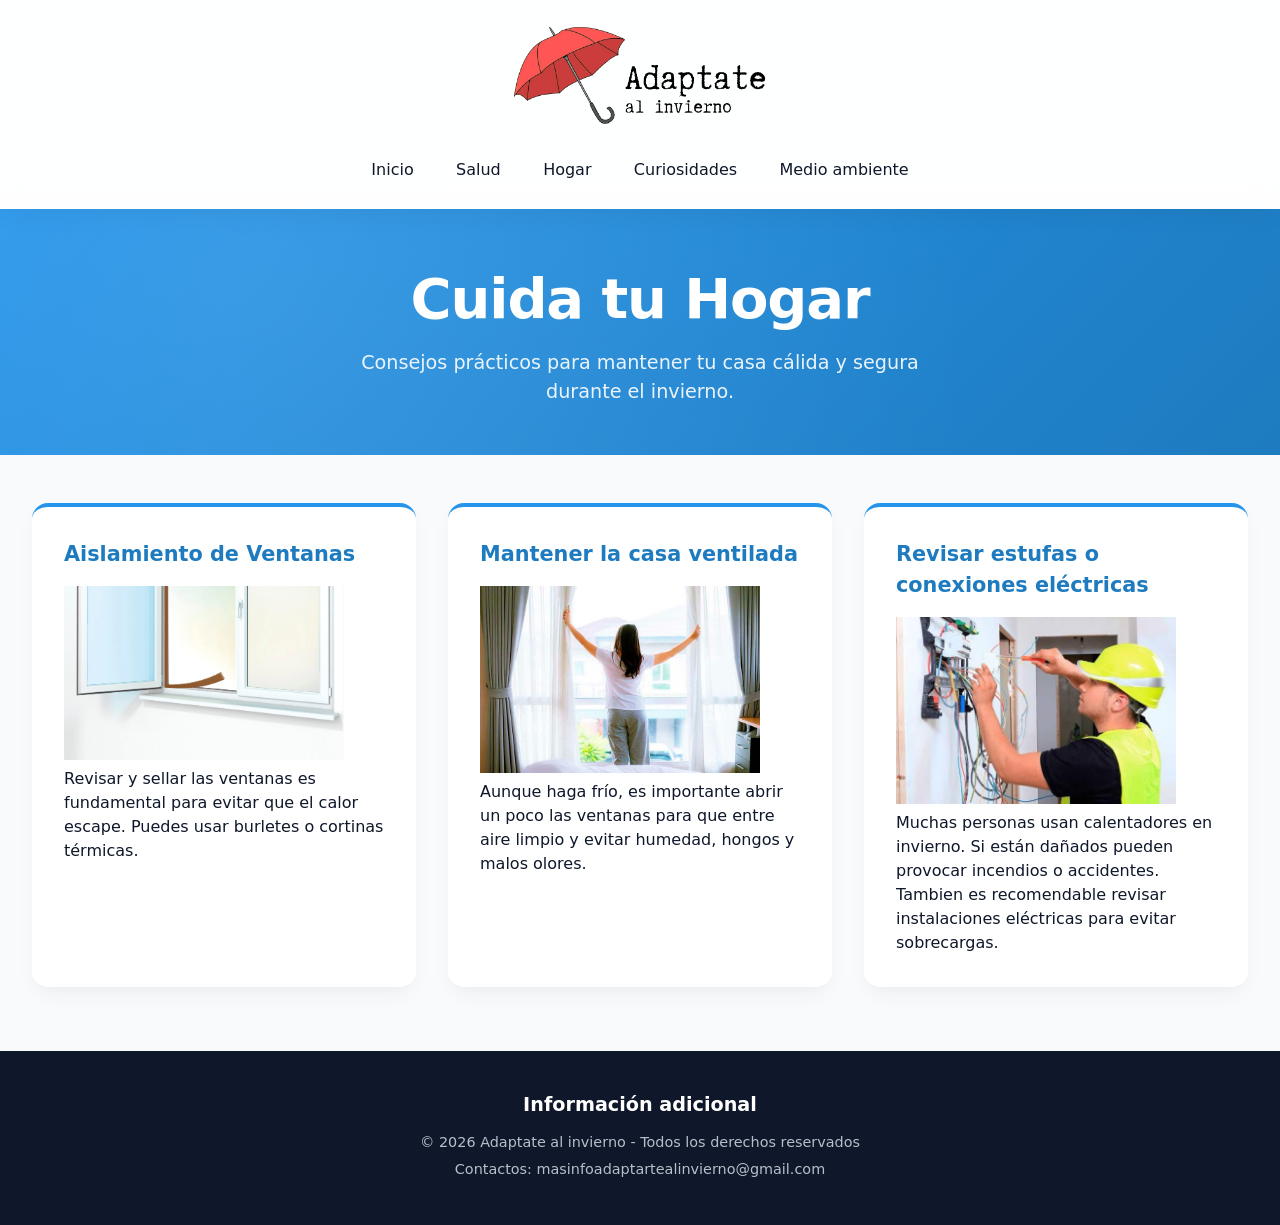
==== Hogar.html @ 94b06e44 "Agregue el logo transparente en todos los apartados y puse un carrusel de recomedaciones en Salud" ====
<!DOCTYPE html>
<html lang="es">
<head>
    <meta charset="UTF-8">
    <meta name="viewport" content="width=device-width, initial-scale=1.0">
    <title>Hogar - Adaptate al invierno</title>
    <link rel="stylesheet" href="estilo.css"> 
</head>
<body>
    <!-- Navegación superior (Glassmorphism) -->
  <nav>
    <!-- Para el logo-->
        <img src="Logo/Logo invierno 2.png" alt="Logo Adaptate al invierno" class="nav-logo-superior">
        
        <div class="nav-links">
            <a href="inicio.html">Inicio</a>
            <a href="Salud.html">Salud</a>
            <a href="Hogar.html">Hogar</a>
            <a href="Curiosidades.html">Curiosidades</a>
            <a href="Medio ambiente.html">Medio ambiente</a>
        </div>
    </nav>
    <!-- Cabecera más pequeña para las secciones interiores -->
    <header style="padding: 3rem 1rem;">
        <h1>Cuida tu Hogar</h1>
        <p>Consejos prácticos para mantener tu casa cálida y segura durante el invierno.</p>
    </header>

    <!-- Contenedor principal de los consejos -->
    <main class="contenedor-articulos">
        <article class="tarjeta">
            <h3>Aislamiento de Ventanas</h3>
            <img src="img de hogar/Burlete1.webp" alt="Una ventana con plastico o burlete en la orilla" width="280">
            <p>Revisar y sellar las ventanas es fundamental para evitar que el calor escape. 
                Puedes usar burletes o cortinas térmicas.</p>
        </article>

        <article class="tarjeta">
            <h3>Mantener la casa ventilada</h3>
            <img src="img de hogar/Ventilación 1.jpeg" alt="Una mujer abriendo las cortinas de una ventana" width="280">
            <p>Aunque haga frío, es importante abrir un poco las ventanas para que entre 
                aire limpio y evitar humedad, hongos y malos olores.</p>
        </article>

        <article class="tarjeta">
            <h3>Revisar estufas o conexiones eléctricas</h3>
            <img src="img de hogar/Revisando conexiones 2.jpeg" alt="Un hombre revisando conexiones" width="280">
            <p>Muchas personas usan calentadores en invierno. Si están dañados pueden
                 provocar incendios o accidentes. Tambien es recomendable revisar 
                 instalaciones eléctricas para evitar sobrecargas.</p>
        </article>
    </main>

    <footer>
        <h3>Información adicional</h3>
        <p>© 2026 Adaptate al invierno - Todos los derechos reservados</p>
        <p>Contactos: masinfoadaptartealinvierno@gmail.com</p>
    </footer>
</body>
</html>
---- estilo.css ----
/* ==========================================================================
   1. VARIABLES CSS (SISTEMA DE DISEÑO MODERNO)
   ========================================================================== */
:root {
    --primary: #2595eb;
    --primary-dark: #1e7bbf;
    --secondary: #2595eb;
    --accent: #55a3e2;
    --dark: #0f172a;
    --light: #f8fafc;
    --gray: #64748b;
    --gray-light: #e2e8f0;
    --white: #ffffff;
    --shadow-sm: 0 10px 25px -5px rgba(0, 0, 0, 0.05), 0 8px 10px -6px rgba(0, 0, 0, 0.02);
    --shadow-md: 0 20px 25px -12px rgba(0, 0, 0, 0.1);
    --shadow-lg: 0 25px 30px -12px rgba(0, 0, 0, 0.15);
    --radius: 1rem;
    --radius-lg: 1.5rem;
    --transition: all 0.25s cubic-bezier(0.4, 0, 0.2, 1);
}

/* Variables para Modo Oscuro */
[data-theme="dark"] {
    --primary: #3b82f6;
    --primary-dark: #2563eb;
    --secondary: #3b82f6;
    --accent: #2d56db;
    --dark: #f8fafc;
    --light: #0f172a;
    --gray: #94a3b8;
    --gray-light: #334155;
    --white: #1e293b;
    --shadow-sm: 0 10px 25px -5px rgba(0, 0, 0, 0.2), 0 8px 10px -6px rgba(0, 0, 0, 0.1);
    --shadow-md: 0 20px 25px -12px rgba(0, 0, 0, 0.3);
    --shadow-lg: 0 25px 30px -12px rgba(0, 0, 0, 0.4);
}

/* ==========================================================================
   2. RESET & GLOBALES
   ========================================================================== */
* {
    margin: 0;
    padding: 0;
    box-sizing: border-box;
}

body {
    font-family: 'Inter', system-ui, -apple-system, 'Segoe UI', Roboto, Helvetica, sans-serif;
    background-color: var(--light);
    color: var(--dark);
    line-height: 1.5;
    scroll-behavior: smooth;
    animation: fadeInScale 0.6s ease-out;
}

@keyframes fadeInScale {
    from { opacity: 0; transform: scale(0.98); }
    to { opacity: 1; transform: scale(1); }
}

/* ==========================================================================
   3. NAVEGACIÓN SUPERIOR (GLASSMORPHISM)
   ========================================================================== */
nav {
    background: rgba(255, 255, 255, 0.85);
    backdrop-filter: blur(12px);
    position: sticky;
    top: 0;
    z-index: 100;
    padding: 0.75rem 1rem;
    border-bottom: 1px solid rgba(255, 255, 255, 0.3);
    box-shadow: var(--shadow-sm);
    display: flex;
    justify-content: center;
    align-items: center;
    gap: 1rem;
}

[data-theme="dark"] nav {
    background: rgba(30, 41, 59, 0.85);
    border-bottom: 1px solid rgba(255, 255, 255, 0.1);
}

nav .nav-links {
    display: flex;
    gap: 0.25rem;
}

nav a {
    text-decoration: none;
    padding: 0.6rem 1.2rem;
    margin: 0;
    color: var(--dark);
    font-weight: 500;
    border-radius: 2rem;
    transition: var(--transition);
    display: inline-block;
}

nav a:hover {
    background: var(--primary);
    color: white;
    transform: translateY(-2px);
    box-shadow: var(--shadow-sm);
}

.theme-toggle {
    background: none;
    border: none;
    cursor: pointer;
    font-size: 1.5rem;
    color: var(--dark);
    transition: var(--transition);
    margin-left: auto;
}

[data-theme="dark"] .theme-toggle {
    color: var(--light);
}

.theme-toggle:hover {
    transform: scale(1.1);
}

/* PARA QUE SE VEA EL LOGO*/ 

nav {
    background: rgba(255, 255, 255, 0.85);
    backdrop-filter: blur(12px);
    position: sticky;
    top: 0;
    z-index: 100;
    padding: 1rem 1rem;                      /* Ajustamos ligeramente el espaciado interno */
    border-bottom: 1px solid rgba(255, 255, 255, 0.3);
    box-shadow: var(--shadow-sm);
    
    display: flex;
    flex-direction: column;                  /* ¡Aquí está el truco! Apila el logo sobre los enlaces */
    justify-content: center;
    align-items: center;
    gap: 0.8rem;                             /* Espacio exacto controlado entre el logo y los botones */
}

/* Estilos exclusivos para el Logo en la parte superior */
.nav-logo-superior {
    height: 120px;                            /* Ahora puedes darle un buen tamaño visible sin romper nada */
    width: auto;                             /* Mantiene su proporción perfecta */
    object-fit: contain;
    transition: var(--transition);
}

.nav-logo-superior:hover {
    transform: scale(1.03);                  /* Pequeño efecto interactivo elegante al pasar el cursor */
}

/* ==========================================================================
   4. SECCIÓN DE INICIO (CENTRADITA Y SIN RECORTES BLANCOS)
   ========================================================================== */
.hero-banner {
    width: 100%;
    
    min-height: 100vh; 
    background-color: #005da9; 
    background-image: url('Fondo.png'); 
    
    /* Cover adapta la imagen sin aplastarla. Center bottom asegura que el perrito no se corte */
    background-size: cover; 
    background-position: center bottom; 
    background-repeat: no-repeat;
    
    /* Centramos todo el contenido */
    display: flex;
    justify-content: center; 
    align-items: center;
    padding: 2rem;
}

.hero-content {
    width: 100%;
    max-width: 600px;
    color: var(--white);
    display: flex;
    flex-direction: column;
    
    /* Alineación de textos y botones al centro */
    align-items: center; 
    text-align: center;  
    gap: 1.2rem;
    z-index: 1;
}

.hero-content h1 {
    font-size: clamp(2.2rem, 5vw, 3.8rem); 
    font-weight: 700;
    line-height: 1.2;
    margin-bottom: 0.2rem;
    letter-spacing: 1px;
    text-shadow: 0 2px 10px rgba(0, 0, 0, 0.3); /* Sombra para que resalte sobre las nubes */
}

.hero-content h2 {
    font-size: clamp(1.1rem, 2vw, 1.4rem);
    font-weight: 400;
    margin-bottom: 1.5rem;
    opacity: 0.95;
    text-shadow: 0 2px 8px rgba(0, 0, 0, 0.3);
}

/* Botones centralizados */
.btn-mostrar {
    background-color: var(--white);
    color: #005da9; 
    font-size: 1.05rem;
    font-weight: 600;
    padding: 12px 24px;
    border-radius: var(--radius-lg);
    text-decoration: none;
    display: inline-block;
    text-align: center;
    width: 100%;
    max-width: 280px; 
    transition: var(--transition);
    box-shadow: var(--shadow-sm);
}

.btn-mostrar:hover {
    background-color: var(--primary);
    color: var(--white);
    transform: translateY(-4px);
    box-shadow: var(--shadow-md);
}

/* ==========================================================================
   5. CABECERAS PARA LAS PÁGINAS INTERIORES (SALUD, HOGAR, ETC.)
   ========================================================================== */
header:not(.hero-banner) {
    background: linear-gradient(135deg, var(--primary) 0%, var(--primary-dark) 100%);
    color: var(--white);
    padding: 4rem 2rem;
    text-align: center;
    position: relative;
    overflow: hidden;
}

header:not(.hero-banner)::after {
    content: '';
    position: absolute;
    top: 0;
    left: 0;
    width: 100%;
    height: 100%;
    background: radial-gradient(circle at 20% 30%, rgba(255,255,255,0.1) 0%, transparent 70%);
    pointer-events: none;
}

header:not(.hero-banner) h1 {
    font-size: clamp(2rem, 6vw, 3.5rem);
    font-weight: 800;
    letter-spacing: -0.02em;
    margin-bottom: 0.5rem;
}

header:not(.hero-banner) p {
    font-size: 1.2rem;
    opacity: 0.9;
    max-width: 600px;
    margin: 0 auto;
}

/* ==========================================================================
   6. SECCIONES INTERIORES (SISTEMA DE TARJETAS GRID)
   ========================================================================== */
.contenedor-articulos {
    max-width: 3000px;
    margin: 3rem auto;
    padding: 0 2rem;
    display: grid;
    grid-template-columns: repeat(auto-fit, minmax(280px, 1fr));
    gap: 2rem;
}

.tarjeta {
    background-color: var(--white);
    padding: 2rem;
    border-radius: var(--radius);
    box-shadow: var(--shadow-sm);
    transition: var(--transition);
    border-top: 4px solid var(--primary);
}

[data-theme="dark"] .tarjeta {
    background-color: var(--white); 
}

.tarjeta:hover {
    transform: translateY(-5px);
    box-shadow: var(--shadow-md);
}

.tarjeta h3 {
    color: var(--primary-dark);
    margin-bottom: 1rem;
    font-size: 1.3rem;
}

.tarjeta h4 {
    color: var(--primary);
    margin-top: 1.2rem;
    margin-bottom: 0.5rem;
    font-size: 1.1rem;
    font-weight: 600;
}

.lista-detalles {
    list-style-type: none;
    padding-left: 0;
    margin-top: 0.5rem;
}

.lista-detalles li {
    position: relative;
    padding-left: 1.5rem;
    margin-bottom: 0.4rem;
    color: var(--dark);
}

.lista-detalles li::before {
    content: '•';
    position: absolute;
    left: 0;
    color: var(--accent);
    font-size: 1.2rem;
    line-height: 1;
}

/* ==========================================================================
   7. FOOTER MODERNO
   ========================================================================== */
footer {
    background: var(--dark);
    color: var(--gray-light);
    text-align: center;
    padding: 2.5rem 1rem;
    font-size: 0.9rem;
    /* Eliminamos el margen superior excesivo para que no deje espacio en blanco */
    margin-top: 0; 
}

/* Si el footer está en páginas interiores con tarjetas, le damos espacio */
.contenedor-articulos + footer {
    margin-top: 4rem;
}

footer h3 {
    color: var(--white);
    margin-bottom: 0.8rem;
    font-size: 1.2rem;
}

footer p {
    opacity: 0.8;
    margin-bottom: 0.3rem;
}

/* ==========================================================================
   8. MEDIA QUERIES (RESPONSIVE & ACCESIBILIDAD)
   ========================================================================== */
@media (max-width: 768px) {
    nav a {
        padding: 0.5rem 1rem;
        margin: 0.2rem;
        font-size: 0.9rem;
    }

    .hero-banner {
        padding: 2rem 1rem;
        background-position: center; /* En móviles centramos la imagen normal */
    }

    .hero-content {
        background: rgba(0, 93, 169, 0.6); 
        padding: 2rem 1.5rem;
        border-radius: var(--radius);
        backdrop-filter: blur(4px);
    }
}

@media (max-width: 480px) {
    nav { padding: 0.5rem; }
    nav a {
        display: inline-block;
        margin: 0.1rem;
        padding: 0.4rem 0.6rem;
        font-size: 0.8rem;
    }
    .btn-mostrar {
        padding: 10px 20px;
        font-size: 0.95rem;
    }
    .tarjeta { padding: 1.5rem; }
}

@media (prefers-reduced-motion: reduce) {
    *, *::before, *::after {
        animation-duration: 0.01ms !important;
        animation-iteration-count: 1 !important;
        transition-duration: 0.01ms !important;
        scroll-behavior: auto !important;
    }
}

/* ==========================================================================   
   9. CARRUSEL DE RECOMENDACIONES (ANIMADO)   
   ========================================================================== */
.seccion-carrusel {
    grid-column: 1 / -1; /* Hace que ocupe todo el ancho del grid de tarjetas */
    width: 100%;
    max-width: 800px;
    margin: 2rem auto;
    text-align: center;
}

.seccion-carrusel h2 {
    color: var(--primary-dark);
    margin-bottom: 1.5rem;
}

.carrusel-contenedor {
    position: relative;
    width: 100%;
    height: 350px;
    background-color: var(--white);
    border-radius: var(--radius);
    box-shadow: var(--shadow-sm);
    border-top: 4px solid var(--primary);
    overflow: hidden; /* Oculta lo que se desplaza */
}

.diapositiva {
    position: absolute;
    top: 0;
    left: 0;
    width: 100%;
    height: 100%;
    display: flex;
    flex-direction: row; /* Imagen a un lado, texto al otro */
    align-items: center;
    opacity: 0;
    transform: translateX(100%); /* Esperan afuera a la derecha */
    transition: transform 0.6s ease-in-out, opacity 0.6s ease-in-out;
}

/* Estado de la diapositiva visible */
.diapositiva.activa {
    opacity: 1;
    transform: translateX(0); /* Se posiciona en el centro */
}

/* Estado de la diapositiva que ya pasó (se va a la izquierda) */
.diapositiva.salida {
    opacity: 0;
    transform: translateX(-100%);
}

.diapositiva img {
    width: 50%;
    height: 100%;
    object-fit: cover;       /* <- Corta los bordes sobrantes en vez de estirar la foto */
    object-position: center;  /* <- Centra el encuadre para que no se pierda lo importante */
    display: block;          /* <- Elimina espacios fantasmas abajo de la imagen */
}

.carrusel-texto {
    width: 50%;
    padding: 2rem;
    text-align: left;
}

.carrusel-texto h3 {
    color: var(--primary);
    margin-bottom: 0.8rem;
    font-size: 1.5rem;
}

.carrusel-texto p {
    color: var(--dark);
    line-height: 1.6;
}

/* Adaptación para pantallas pequeñas (móviles) */
@media (max-width: 600px) {
    .carrusel-contenedor {
        height: 450px;
    }
    .diapositiva {
        flex-direction: column; /* Imagen arriba, texto abajo */
    }
    .diapositiva img {
        width: 100%;
        height: 50%;
    }
    .carrusel-texto {
        width: 100%;
        height: 50%;
        padding: 1.2rem;
    }
}
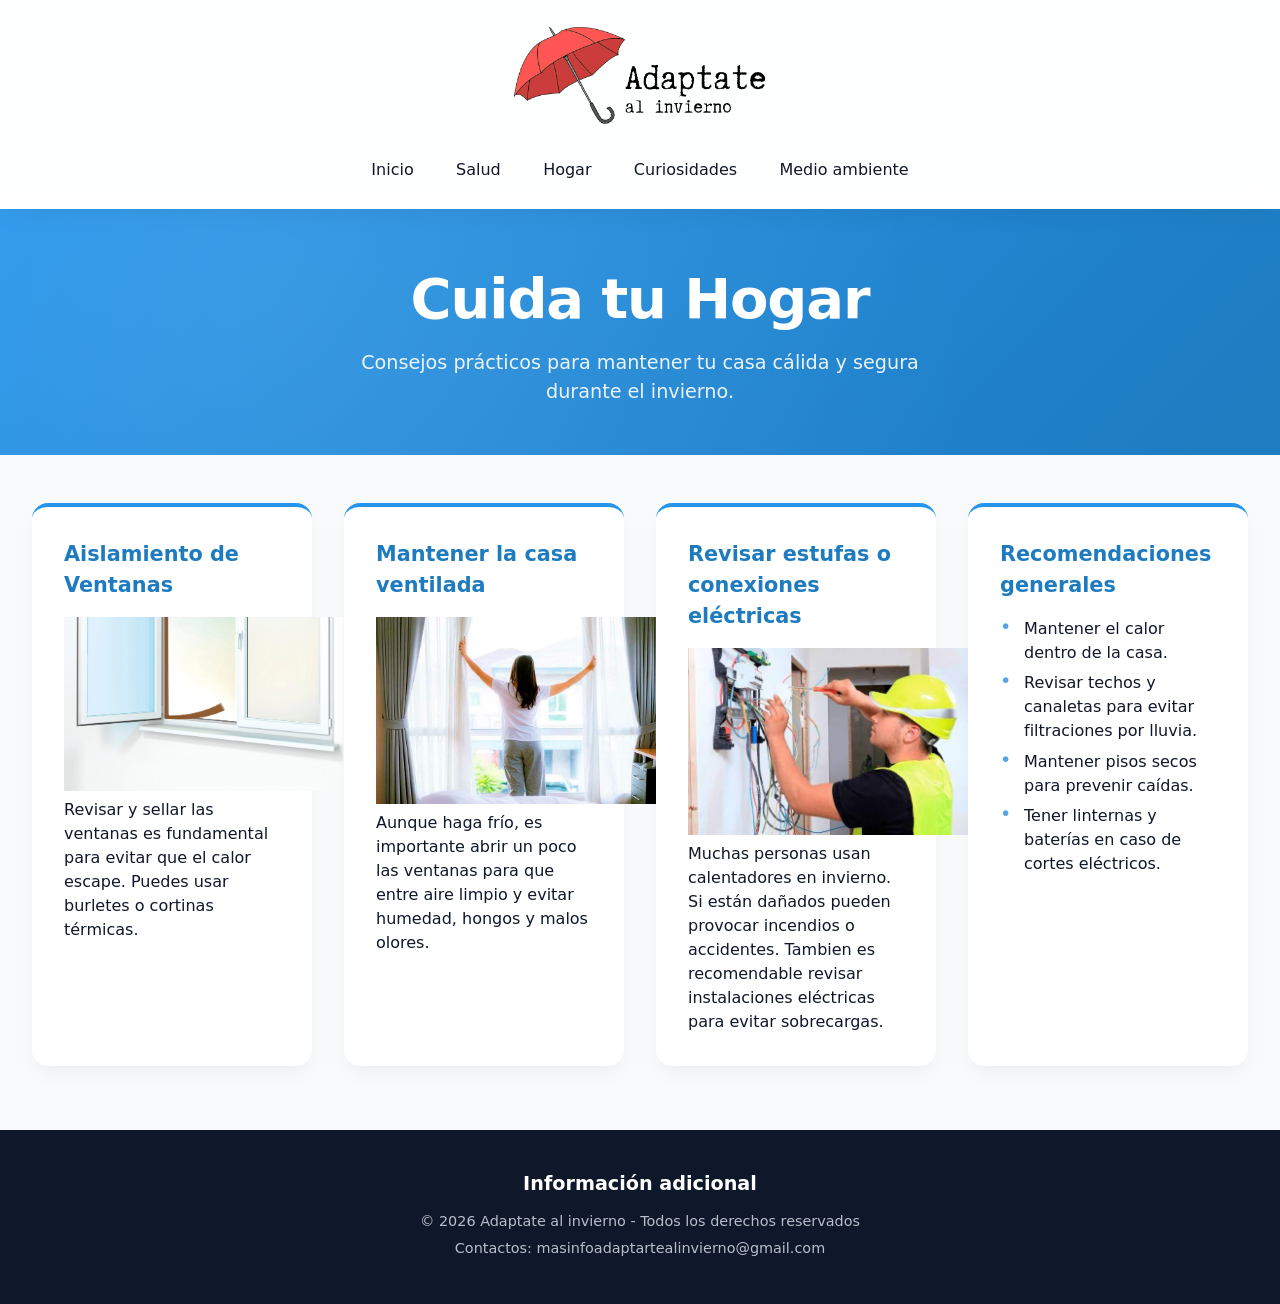
==== commit 5ef8d232: "Agregue las imagenes que faltaban" ====
--- a/Hogar.html
+++ b/Hogar.html
@@ -49,6 +49,17 @@
                  provocar incendios o accidentes. Tambien es recomendable revisar 
                  instalaciones eléctricas para evitar sobrecargas.</p>
         </article>
+
+        <article class="tarjeta">
+            <h3>Recomendaciones generales</h3>
+            <ul class="lista-detalles">
+                <li>Mantener el calor dentro de la casa.</li>
+                <li>Revisar techos y canaletas para evitar filtraciones por lluvia.</li>
+                <li>Mantener pisos secos para prevenir caídas.</li>
+                <li>Tener linternas y baterías en caso de cortes eléctricos.</li>
+            </ul>
+        </article>
+        
     </main>
 
     <footer>
--- a/estilo.css
+++ b/estilo.css
@@ -230,6 +230,13 @@
     box-shadow: var(--shadow-md);
 }
 
+/* Esto afectará ÚNICAMENTE al logo que está dentro del hero-banner de inicio */
+.hero-banner .nav-logo-superior {
+    width: 100%;            /* Permite que sea responsivo */
+    max-width: 350px;       /* ¡Aquí ajustas el tamaño grande que quieres */
+    height: auto;           /* Mantiene las proporciones correctas sin deformar */
+}
+
 /* ==========================================================================
    5. CABECERAS PARA LAS PÁGINAS INTERIORES (SALUD, HOGAR, ETC.)
    ========================================================================== */
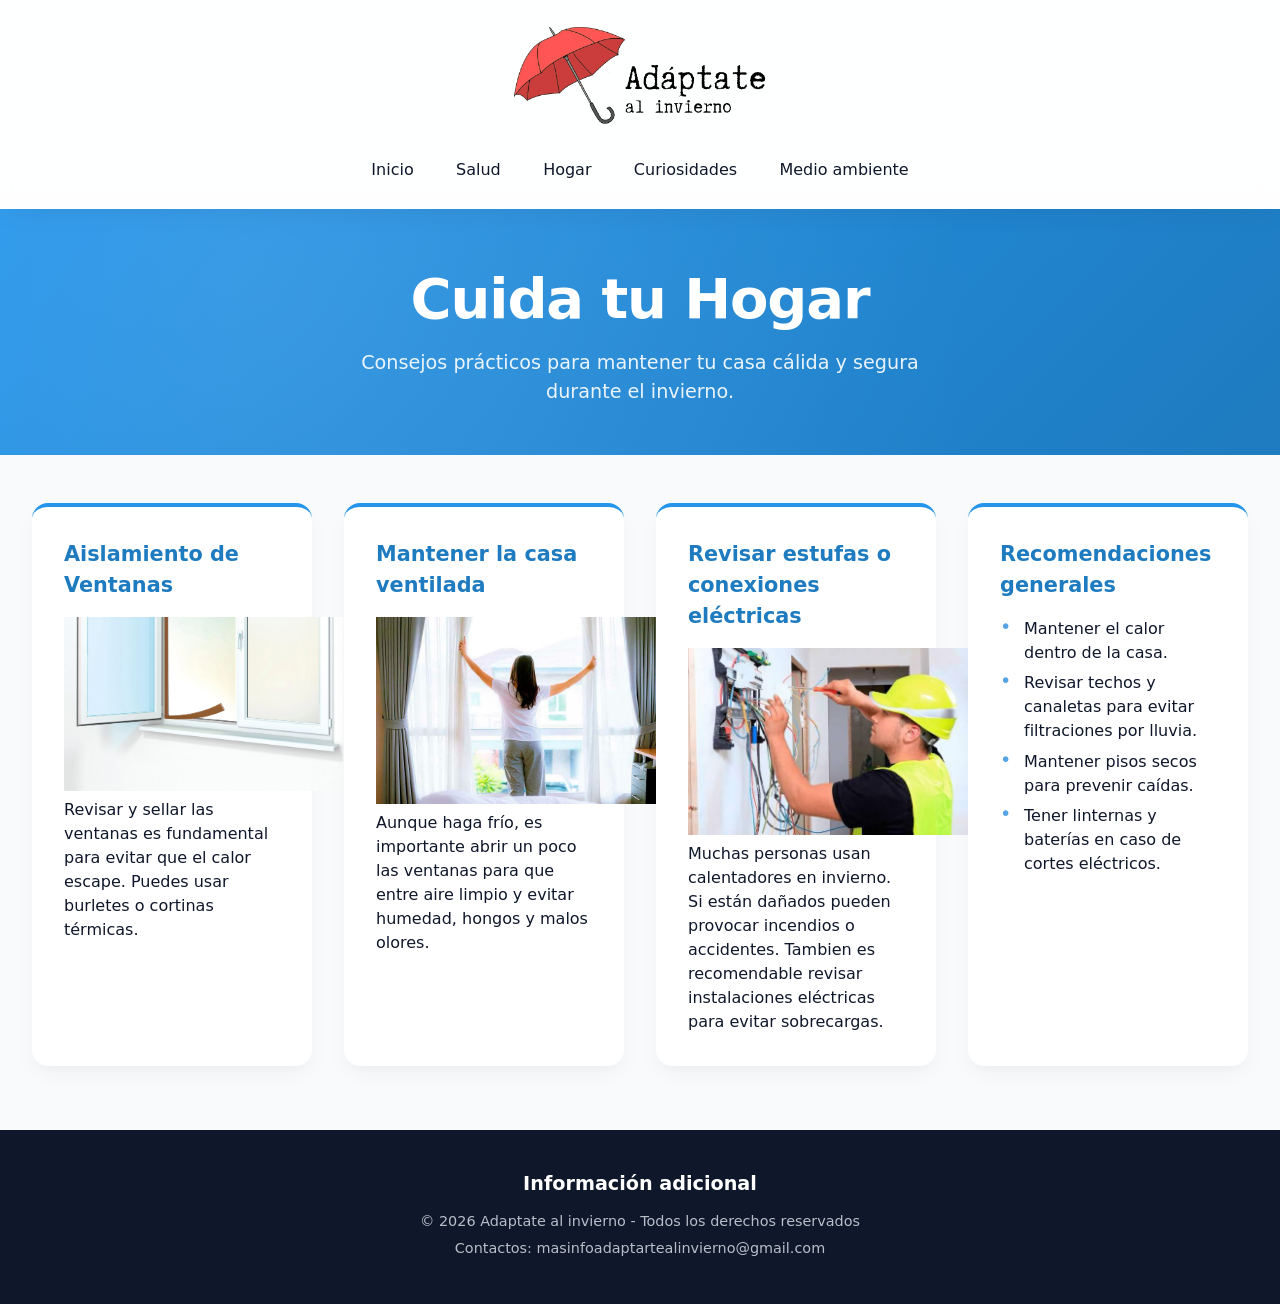
==== commit 1d204419: "Agregue las imagenes que faltaban e Curiosidades, corregi el logo y puse un aviso en Salud" ====
--- a/Hogar.html
+++ b/Hogar.html
@@ -3,14 +3,14 @@
 <head>
     <meta charset="UTF-8">
     <meta name="viewport" content="width=device-width, initial-scale=1.0">
-    <title>Hogar - Adaptate al invierno</title>
+    <title>Hogar - Adáptate al invierno</title>
     <link rel="stylesheet" href="estilo.css"> 
 </head>
 <body>
     <!-- Navegación superior (Glassmorphism) -->
   <nav>
     <!-- Para el logo-->
-        <img src="Logo/Logo invierno 2.png" alt="Logo Adaptate al invierno" class="nav-logo-superior">
+        <img src="Logo/Logo invierno sin fondo.png" alt="Logo Adáptate al invierno" class="nav-logo-superior">
         
         <div class="nav-links">
             <a href="inicio.html">Inicio</a>
--- a/estilo.css
+++ b/estilo.css
@@ -240,6 +240,25 @@
 /* ==========================================================================
    5. CABECERAS PARA LAS PÁGINAS INTERIORES (SALUD, HOGAR, ETC.)
    ========================================================================== */
+
+   /* TARJETA DE AVISO (SALUD)   */
+.tarjeta-aviso {
+    background-color: #dc3545; 
+    color: #ffffff;            /* Letras completamente blancas */
+    padding: 1.5rem;           /* Espaciado interno para que respire el texto */
+    border-radius: 8px;        
+    max-width: 800px;          /* Ancho máximo para que no se estire demasiado en PC */
+    margin: 2rem auto;         /* El 'auto' a los lados se encarga de centrarla horizontalmente */
+    text-align: center;        /* Centra el texto por dentro de la tarjeta */
+    box-shadow: 0 4px 12px rgba(0, 0, 0, 0.1); /* Una pequeña sombra suave para darle volumen */
+}
+
+.tarjeta-aviso p {
+    margin: 0;                 /* Quitamos márgenes por defecto del párrafo */
+    font-size: 1rem;
+    line-height: 1.6;
+}
+
 header:not(.hero-banner) {
     background: linear-gradient(135deg, var(--primary) 0%, var(--primary-dark) 100%);
     color: var(--white);
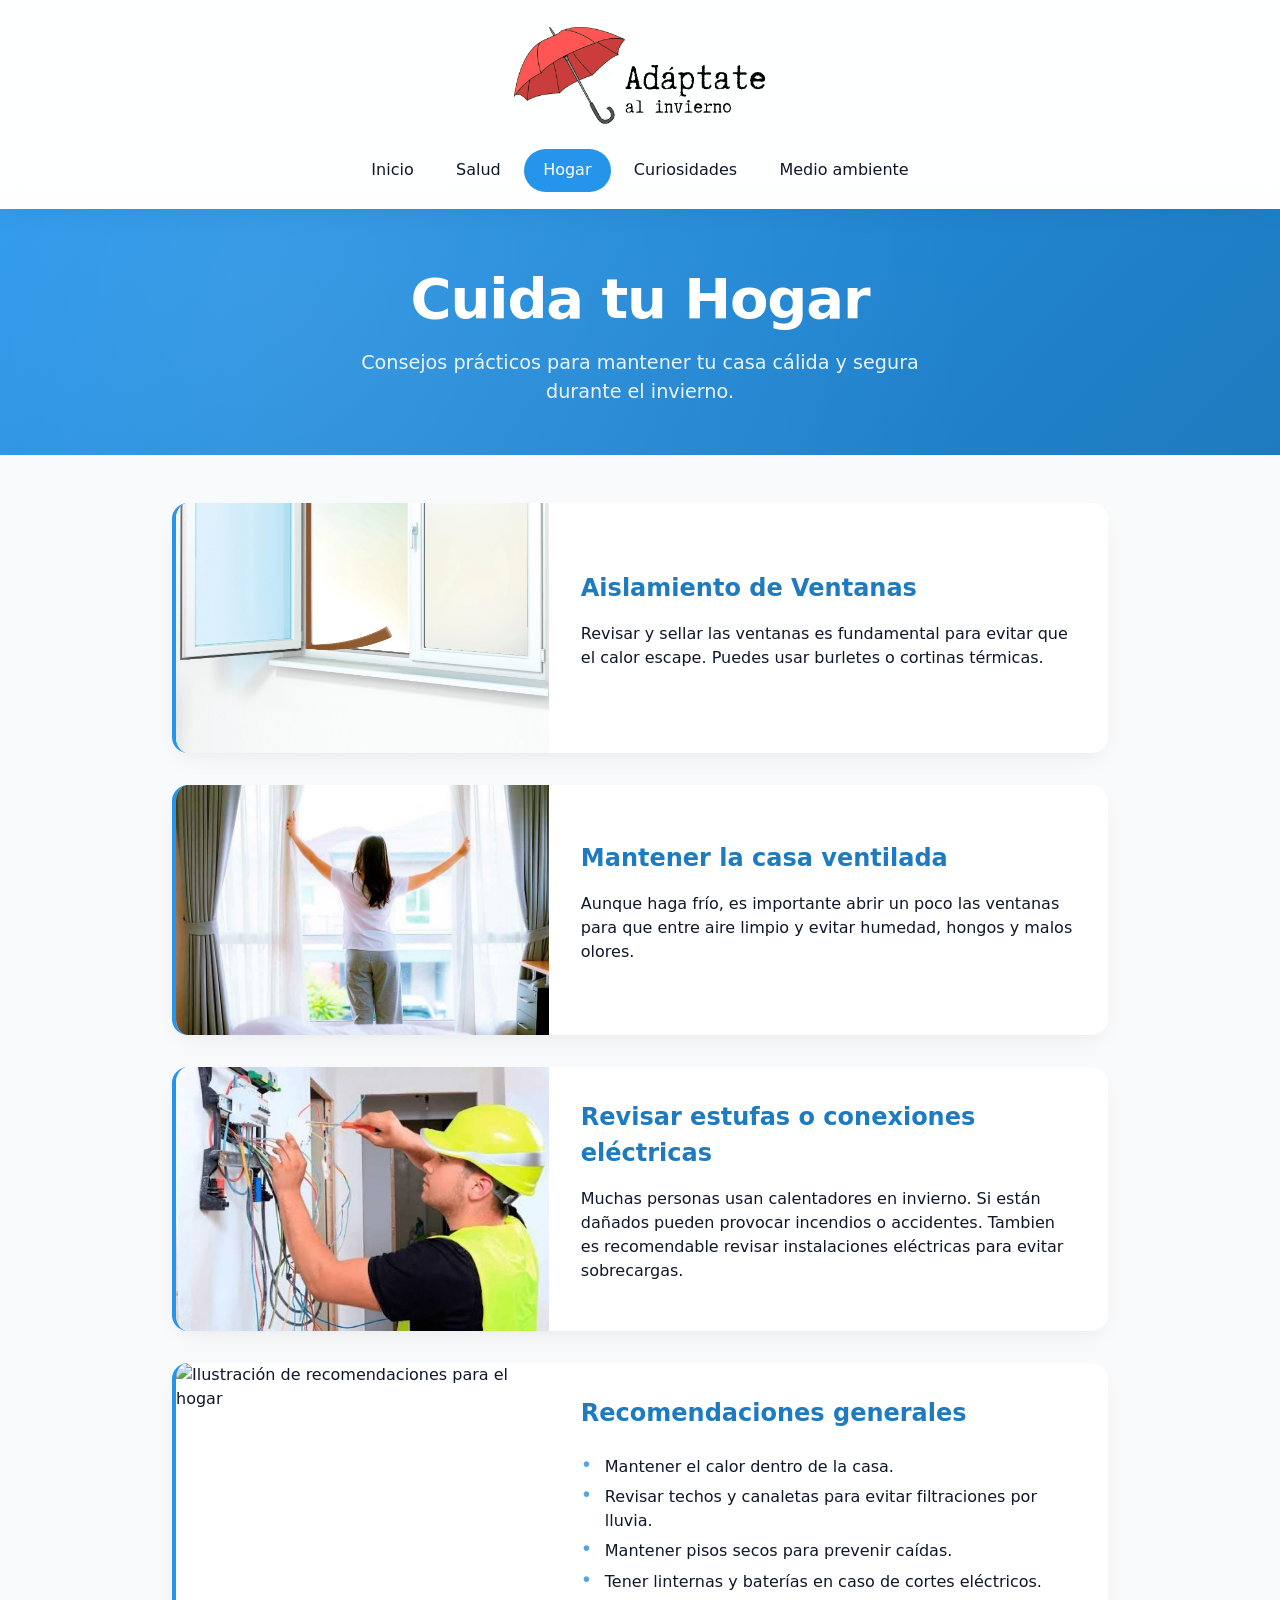
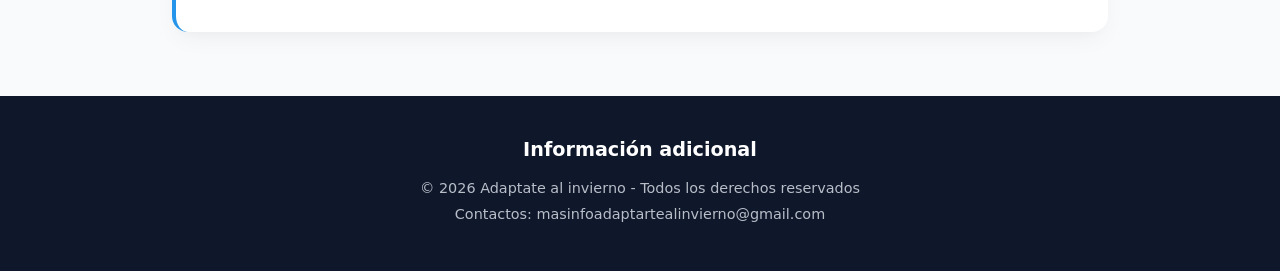
==== commit 1b60372f: "cambios en el css y el medio ambiente" ====
--- a/Hogar.html
+++ b/Hogar.html
@@ -7,57 +7,64 @@
     <link rel="stylesheet" href="estilo.css"> 
 </head>
 <body>
-    <!-- Navegación superior (Glassmorphism) -->
-  <nav>
-    <!-- Para el logo-->
+    <nav>
         <img src="Logo/Logo invierno sin fondo.png" alt="Logo Adáptate al invierno" class="nav-logo-superior">
         
         <div class="nav-links">
             <a href="inicio.html">Inicio</a>
             <a href="Salud.html">Salud</a>
-            <a href="Hogar.html">Hogar</a>
+            <a href="Hogar.html" style="background: var(--primary); color: white;">Hogar</a>
             <a href="Curiosidades.html">Curiosidades</a>
             <a href="Medio ambiente.html">Medio ambiente</a>
         </div>
     </nav>
-    <!-- Cabecera más pequeña para las secciones interiores -->
+    
     <header style="padding: 3rem 1rem;">
         <h1>Cuida tu Hogar</h1>
         <p>Consejos prácticos para mantener tu casa cálida y segura durante el invierno.</p>
     </header>
 
-    <!-- Contenedor principal de los consejos -->
     <main class="contenedor-articulos">
+        
         <article class="tarjeta">
-            <h3>Aislamiento de Ventanas</h3>
-            <img src="img de hogar/Burlete1.webp" alt="Una ventana con plastico o burlete en la orilla" width="280">
-            <p>Revisar y sellar las ventanas es fundamental para evitar que el calor escape. 
-                Puedes usar burletes o cortinas térmicas.</p>
+            <img src="img de hogar/Burlete1.webp" alt="Una ventana con plastico o burlete en la orilla">
+            
+            <div class="tarjeta-contenido">
+                <h3>Aislamiento de Ventanas</h3>
+                <p>Revisar y sellar las ventanas es fundamental para evitar que el calor escape. Puedes usar burletes o cortinas térmicas.</p>
+            </div>
         </article>
 
         <article class="tarjeta">
-            <h3>Mantener la casa ventilada</h3>
-            <img src="img de hogar/Ventilación 1.jpeg" alt="Una mujer abriendo las cortinas de una ventana" width="280">
-            <p>Aunque haga frío, es importante abrir un poco las ventanas para que entre 
-                aire limpio y evitar humedad, hongos y malos olores.</p>
+            <img src="img de hogar/Ventilación 1.jpeg" alt="Una mujer abriendo las cortinas de una ventana">
+            
+            <div class="tarjeta-contenido">
+                <h3>Mantener la casa ventilada</h3>
+                <p>Aunque haga frío, es importante abrir un poco las ventanas para que entre aire limpio y evitar humedad, hongos y malos olores.</p>
+            </div>
         </article>
 
         <article class="tarjeta">
-            <h3>Revisar estufas o conexiones eléctricas</h3>
-            <img src="img de hogar/Revisando conexiones 2.jpeg" alt="Un hombre revisando conexiones" width="280">
-            <p>Muchas personas usan calentadores en invierno. Si están dañados pueden
-                 provocar incendios o accidentes. Tambien es recomendable revisar 
-                 instalaciones eléctricas para evitar sobrecargas.</p>
+            <img src="img de hogar/Revisando conexiones 2.jpeg" alt="Un hombre revisando conexiones">
+            
+            <div class="tarjeta-contenido">
+                <h3>Revisar estufas o conexiones eléctricas</h3>
+                <p>Muchas personas usan calentadores en invierno. Si están dañados pueden provocar incendios o accidentes. Tambien es recomendable revisar instalaciones eléctricas para evitar sobrecargas.</p>
+            </div>
         </article>
 
         <article class="tarjeta">
-            <h3>Recomendaciones generales</h3>
-            <ul class="lista-detalles">
-                <li>Mantener el calor dentro de la casa.</li>
-                <li>Revisar techos y canaletas para evitar filtraciones por lluvia.</li>
-                <li>Mantener pisos secos para prevenir caídas.</li>
-                <li>Tener linternas y baterías en caso de cortes eléctricos.</li>
-            </ul>
+            <img src="img de hogar/Recomendaciones.jpeg" alt="Ilustración de recomendaciones para el hogar">
+            
+            <div class="tarjeta-contenido">
+                <h3>Recomendaciones generales</h3>
+                <ul class="lista-detalles">
+                    <li>Mantener el calor dentro de la casa.</li>
+                    <li>Revisar techos y canaletas para evitar filtraciones por lluvia.</li>
+                    <li>Mantener pisos secos para prevenir caídas.</li>
+                    <li>Tener linternas y baterías en caso de cortes eléctricos.</li>
+                </ul>
+            </div>
         </article>
         
     </main>
--- a/estilo.css
+++ b/estilo.css
@@ -294,24 +294,26 @@
 }
 
 /* ==========================================================================
-   6. SECCIONES INTERIORES (SISTEMA DE TARJETAS GRID)
+   6. SECCIONES INTERIORES (SISTEMA DE TARJETAS HORIZONTALES)
    ========================================================================== */
 .contenedor-articulos {
-    max-width: 3000px;
+    max-width: 1000px; /* Reducimos un poco el ancho para que la lectura sea más cómoda */
     margin: 3rem auto;
     padding: 0 2rem;
     display: grid;
-    grid-template-columns: repeat(auto-fit, minmax(280px, 1fr));
+    grid-template-columns: 1fr; /* Una sola columna para que las tarjetas horizontales tengan espacio */
     gap: 2rem;
 }
 
 .tarjeta {
     background-color: var(--white);
-    padding: 2rem;
     border-radius: var(--radius);
     box-shadow: var(--shadow-sm);
     transition: var(--transition);
-    border-top: 4px solid var(--primary);
+    border-left: 4px solid var(--primary); /* Cambiamos el borde arriba por un acento lateral */
+    display: flex;      /* Magia de flexbox para diseño horizontal */
+    flex-direction: row;
+    overflow: hidden;   /* Asegura que la imagen respete los bordes redondeados */
 }
 
 [data-theme="dark"] .tarjeta {
@@ -323,18 +325,40 @@
     box-shadow: var(--shadow-md);
 }
 
+/* Estilos para la imagen dentro de la tarjeta */
+.tarjeta img {
+    width: 40%;
+    min-height: 250px;
+    object-fit: cover;      /* Evita que la imagen se deforme */
+    object-position: center;
+}
+
+/* Contenedor exclusivo para los textos */
+.tarjeta-contenido {
+    width: 60%;
+    padding: 2rem;
+    display: flex;
+    flex-direction: column;
+    justify-content: center; /* Centra el texto verticalmente */
+}
+
 .tarjeta h3 {
     color: var(--primary-dark);
     margin-bottom: 1rem;
-    font-size: 1.3rem;
+    font-size: 1.5rem;
 }
 
 .tarjeta h4 {
     color: var(--primary);
-    margin-top: 1.2rem;
+    margin-top: 1rem;
     margin-bottom: 0.5rem;
     font-size: 1.1rem;
     font-weight: 600;
+}
+
+.tarjeta p {
+    color: var(--dark);
+    margin-bottom: 1rem;
 }
 
 .lista-detalles {
@@ -359,6 +383,25 @@
     line-height: 1;
 }
 
+/* --- Adaptación para celulares (vuelven a ser verticales) --- */
+@media (max-width: 768px) {
+    .tarjeta {
+        flex-direction: column;
+        border-left: none;
+        border-top: 4px solid var(--primary);
+    }
+    
+    .tarjeta img {
+        width: 100%;
+        height: 200px;
+        min-height: auto;
+    }
+    
+    .tarjeta-contenido {
+        width: 100%;
+        padding: 1.5rem;
+    }
+}
 /* ==========================================================================
    7. FOOTER MODERNO
    ========================================================================== */
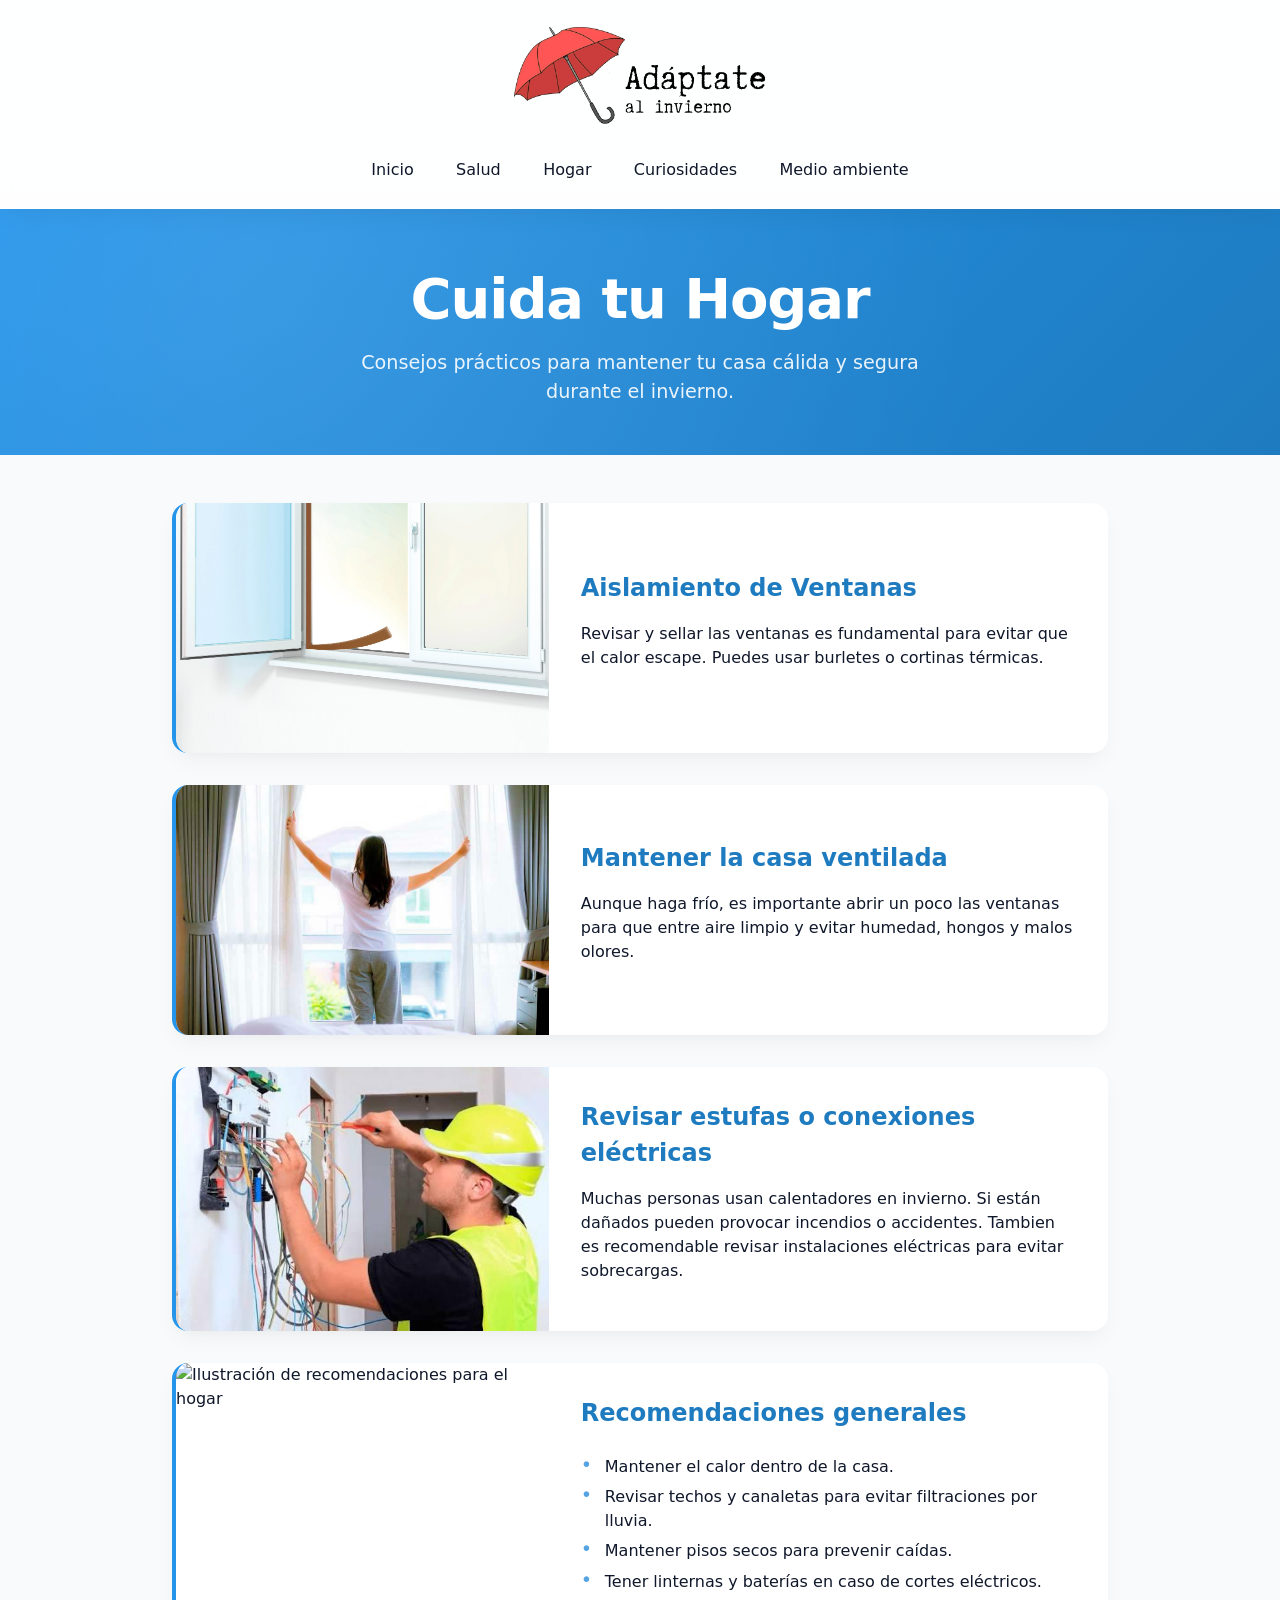
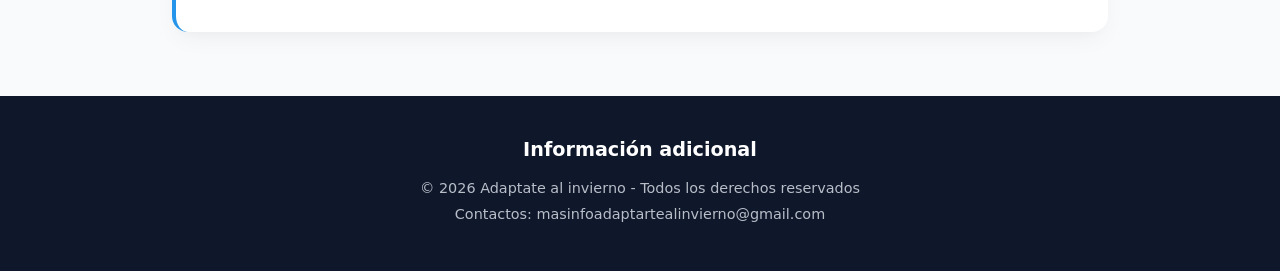
==== commit 1577f891: "Agregue los cambios de la Esme" ====
--- a/Hogar.html
+++ b/Hogar.html
@@ -13,7 +13,7 @@
         <div class="nav-links">
             <a href="inicio.html">Inicio</a>
             <a href="Salud.html">Salud</a>
-            <a href="Hogar.html" style="background: var(--primary); color: white;">Hogar</a>
+            <a href="Hogar.html">Hogar</a>
             <a href="Curiosidades.html">Curiosidades</a>
             <a href="Medio ambiente.html">Medio ambiente</a>
         </div>
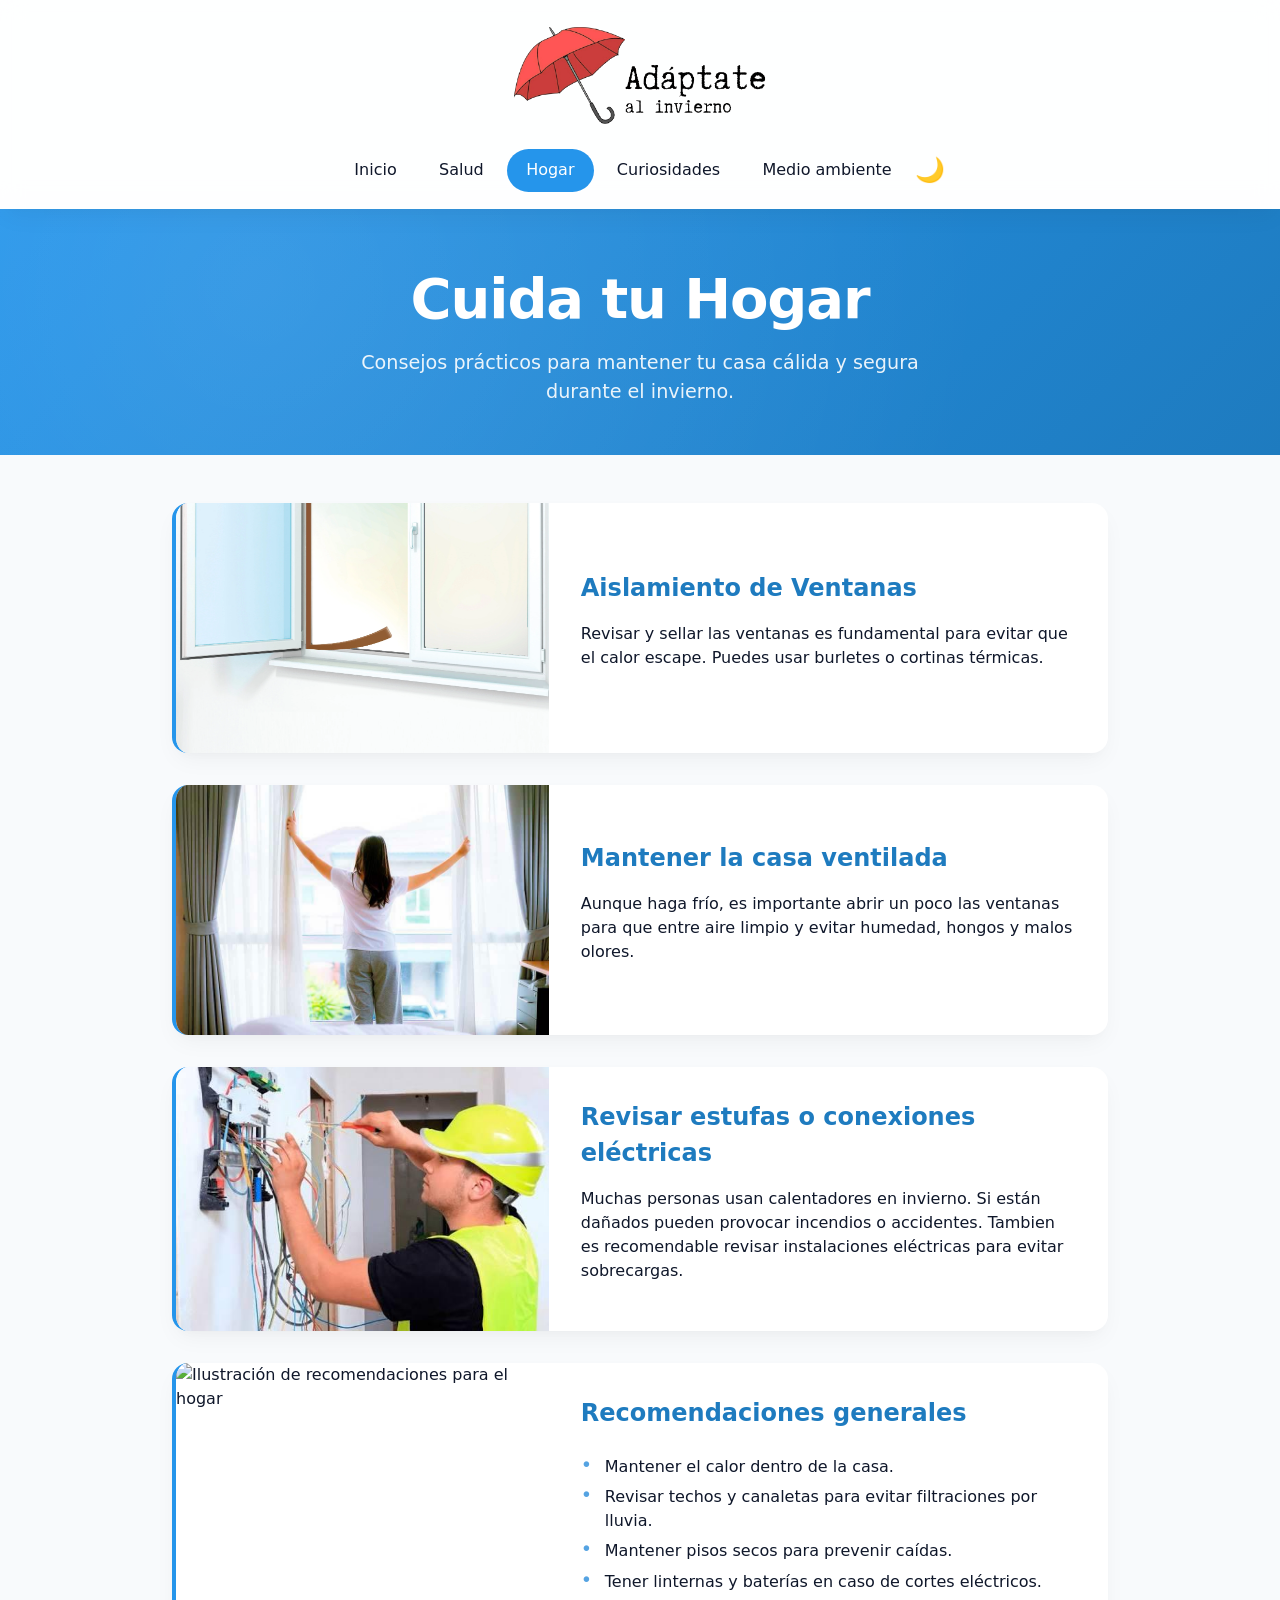
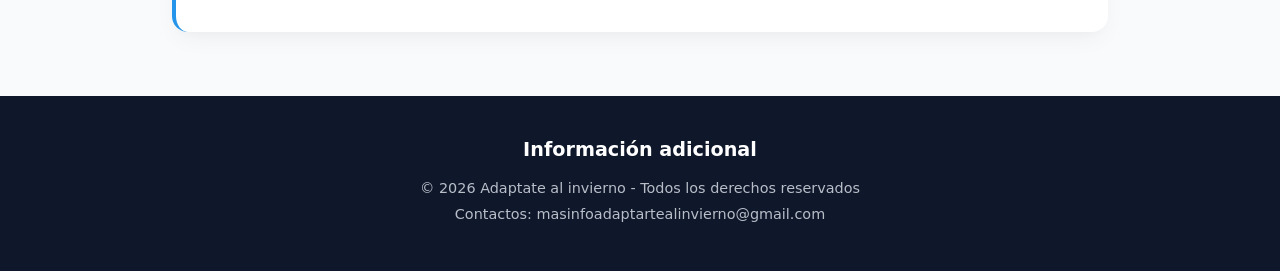
==== commit 2fe6331f: "Agregue el modo oscuro en Hogar, Curiosidades y Medio Ambiente pero no pude en Salud" ====
--- a/Hogar.html
+++ b/Hogar.html
@@ -8,14 +8,16 @@
 </head>
 <body>
     <nav>
-        <img src="Logo/Logo invierno sin fondo.png" alt="Logo Adáptate al invierno" class="nav-logo-superior">
+        <img src="Logo/Logo invi sin fondo con orilla blanca.png" alt="Logo Adáptate al invierno" class="nav-logo-superior">
         
         <div class="nav-links">
             <a href="inicio.html">Inicio</a>
             <a href="Salud.html">Salud</a>
-            <a href="Hogar.html">Hogar</a>
+            <a href="Hogar.html" style="background: var(--primary); color: white;">Hogar</a>
             <a href="Curiosidades.html">Curiosidades</a>
             <a href="Medio ambiente.html">Medio ambiente</a>
+
+            <button class="theme-toggle" id="theme-toggle" title="Cambiar tema">🌙</button>
         </div>
     </nav>
     
@@ -74,5 +76,19 @@
         <p>© 2026 Adaptate al invierno - Todos los derechos reservados</p>
         <p>Contactos: masinfoadaptartealinvierno@gmail.com</p>
     </footer>
+
+    <script>
+     const themeToggle = document.getElementById('theme-toggle');
+     const currentTheme = localStorage.getItem('theme') || 'light';
+     document.documentElement.setAttribute('data-theme', currentTheme);
+     themeToggle.textContent = currentTheme === 'dark' ? '☀️' : '🌙';
+
+     themeToggle.addEventListener('click', () => {
+     const theme = document.documentElement.getAttribute('data-theme') === 'dark' ? 'light' : 'dark';
+     document.documentElement.setAttribute('data-theme', theme);
+     localStorage.setItem('theme', theme);
+     themeToggle.textContent = theme === 'dark' ? '☀️' : '🌙';
+     });
+    </script>
 </body>
 </html>
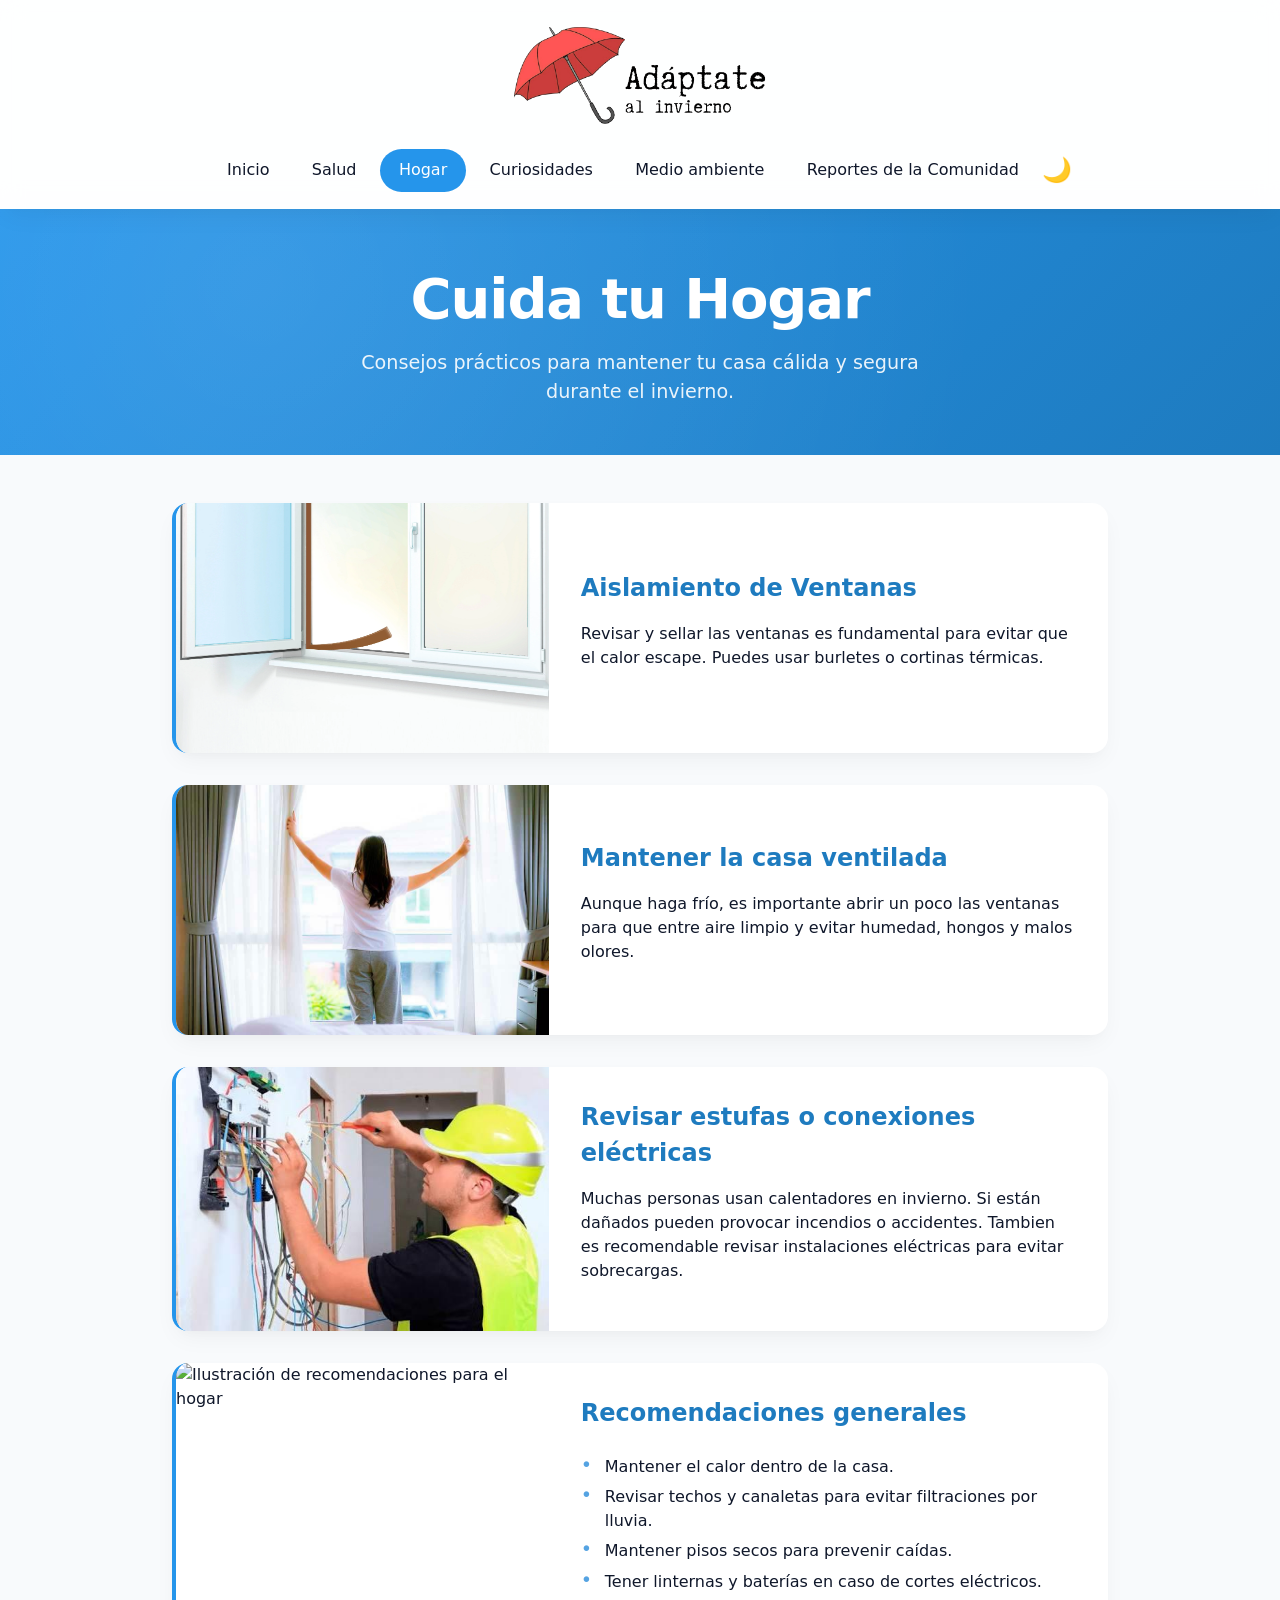
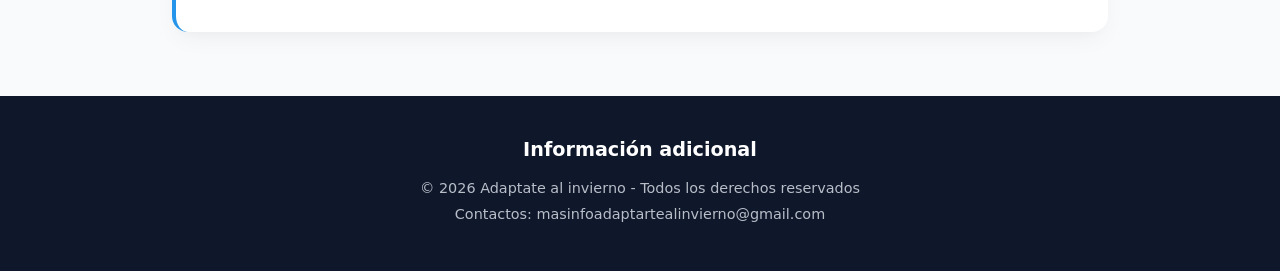
==== commit 7fce04f9: "Agregue lo de reportes de la comunidad (aun lo estoy probando puede fallar) y cambio inicio.html por" ====
--- a/Hogar.html
+++ b/Hogar.html
@@ -11,11 +11,12 @@
         <img src="Logo/Logo invi sin fondo con orilla blanca.png" alt="Logo Adáptate al invierno" class="nav-logo-superior">
         
         <div class="nav-links">
-            <a href="inicio.html">Inicio</a>
+            <a href="index.html">Inicio</a>
             <a href="Salud.html">Salud</a>
             <a href="Hogar.html" style="background: var(--primary); color: white;">Hogar</a>
             <a href="Curiosidades.html">Curiosidades</a>
             <a href="Medio ambiente.html">Medio ambiente</a>
+            <a href="Reportes Comunidad.php">Reportes de la Comunidad</a>
 
             <button class="theme-toggle" id="theme-toggle" title="Cambiar tema">🌙</button>
         </div>
--- a/estilo.css
+++ b/estilo.css
@@ -573,4 +573,103 @@
         height: 50%;
         padding: 1.2rem;
     }
+}
+
+/* ==========================================================================
+  10? SECCIÓN DE REPORTES COMUNITARIOS 
+   ========================================================================== */
+
+.contenedor-reportes {
+    max-width: 900px;
+    margin: 40px auto;
+    padding: 20px;
+    font-family: 'Segoe UI', Tahoma, Geneva, Verdana, sans-serif;
+}
+
+/* Tarjetas con efecto de vidrio soplado */
+.card-glass {
+    background: rgba(255, 255, 255, 0.1);
+    backdrop-filter: blur(10px);
+    -webkit-backdrop-filter: blur(10px);
+    border: 1px solid rgba(255, 255, 255, 0.2);
+    border-radius: 16px;
+    padding: 30px;
+    box-shadow: 0 8px 32px 0 rgba(0, 0, 0, 0.2);
+    color: #fff;
+    margin-bottom: 30px;
+}
+
+.card-glass h2 {
+    border-bottom: 2px solid rgba(255, 255, 255, 0.1);
+    padding-bottom: 10px;
+    margin-bottom: 20px;
+}
+
+/* Estilos limpios para el Formulario */
+.form-grupo {
+    margin-bottom: 20px;
+}
+
+.form-grupo label {
+    display: block;
+    margin-bottom: 8px;
+    font-weight: 600;
+}
+
+.form-control {
+    width: 100%;
+    padding: 12px;
+    background: rgba(255, 255, 255, 0.2);
+    border: 1px solid rgba(255, 255, 255, 0.1);
+    border-radius: 8px;
+    color: #fff;
+    font-size: 16px;
+    box-sizing: border-box;
+    transition: 0.3s ease;
+}
+
+.form-control:focus {
+    background: rgba(255, 255, 255, 0.25);
+    border-color: rgba(255, 255, 255, 0.5);
+    outline: none;
+}
+
+.btn-enviar {
+    background: linear-gradient(135deg, #667eea 0%, #764ba2 100%);
+    color: white;
+    padding: 12px 24px;
+    border: none;
+    border-radius: 8px;
+    cursor: pointer;
+    font-size: 16px;
+    font-weight: bold;
+    width: 100%;
+    transition: transform 0.2s;
+}
+
+.btn-enviar:hover {
+    transform: translateY(-2px);
+}
+
+/* Muro de reportes de la comunidad */
+.reporte-item {
+    background: rgba(255, 255, 255, 0.05);
+    border-left: 5px solid #667eea;
+    padding: 20px;
+    margin-bottom: 20px;
+    border-radius: 0 12px 12px 0;
+}
+
+.reporte-meta {
+    font-size: 14px;
+    color: #ddd;
+    margin-bottom: 10px;
+}
+
+.reporte-img {
+    max-width: 100%;
+    height: auto;
+    border-radius: 8px;
+    margin-top: 15px;
+    border: 1px solid rgba(255, 255, 255, 0.2);
 }
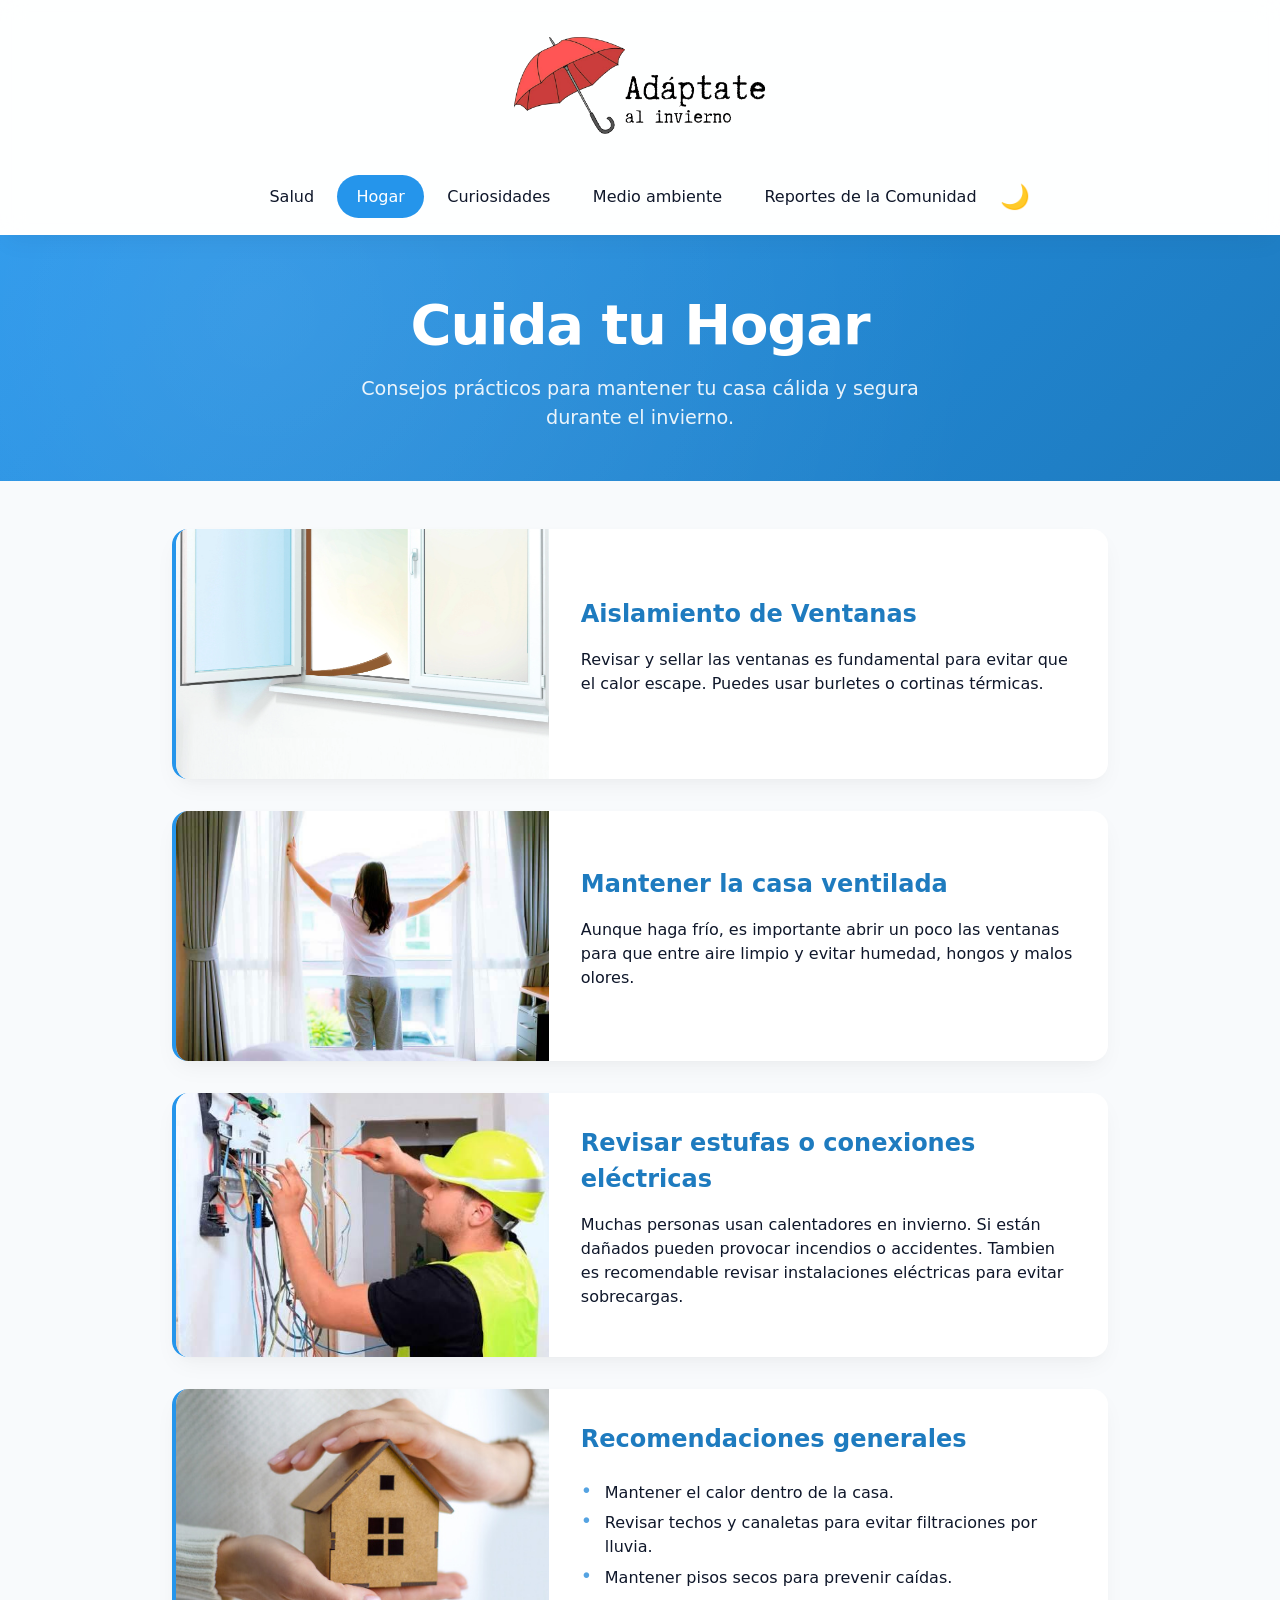
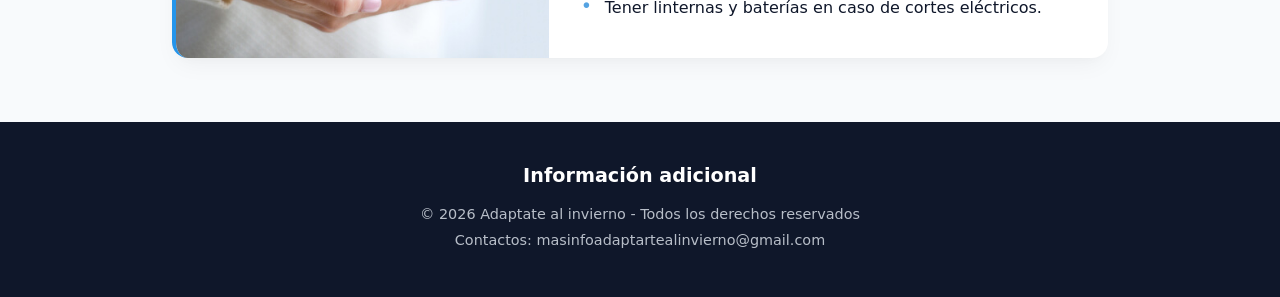
==== commit 869c29c5: "Quite el boton de inicio y lo oculte en el logo para darle mas espacio a los otros botones desdd el " ====
--- a/Hogar.html
+++ b/Hogar.html
@@ -8,11 +8,12 @@
 </head>
 <body>
     <nav>
-        <img src="Logo/Logo invi sin fondo con orilla blanca.png" alt="Logo Adáptate al invierno" class="nav-logo-superior">
-        
+        <a href="index.html"><img src="Logo/Logo invi sin fondo con orilla blanca.png" 
+            alt="Logo Adáptate al invierno" class="nav-logo-superior">
+        </a>
+
         <div class="nav-links">
-            <a href="index.html">Inicio</a>
-            <a href="Salud.html">Salud</a>
+            <a href="Salud.html">Salud</a> 
             <a href="Hogar.html" style="background: var(--primary); color: white;">Hogar</a>
             <a href="Curiosidades.html">Curiosidades</a>
             <a href="Medio ambiente.html">Medio ambiente</a>
@@ -57,7 +58,7 @@
         </article>
 
         <article class="tarjeta">
-            <img src="img de hogar/Recomendaciones.jpeg" alt="Ilustración de recomendaciones para el hogar">
+            <img src="img de hogar/casa.jpg" alt="Una casa">
             
             <div class="tarjeta-contenido">
                 <h3>Recomendaciones generales</h3>
--- a/estilo.css
+++ b/estilo.css
@@ -586,7 +586,7 @@
     font-family: 'Segoe UI', Tahoma, Geneva, Verdana, sans-serif;
 }
 
-/* Tarjetas con efecto de vidrio soplado */
+/* Tarjetas */
 .card-glass {
     background: rgba(255, 255, 255, 0.1);
     backdrop-filter: blur(10px);
@@ -595,7 +595,7 @@
     border-radius: 16px;
     padding: 30px;
     box-shadow: 0 8px 32px 0 rgba(0, 0, 0, 0.2);
-    color: #fff;
+    color: #1E7BBF;
     margin-bottom: 30px;
 }
 
@@ -622,7 +622,7 @@
     background: rgba(255, 255, 255, 0.2);
     border: 1px solid rgba(255, 255, 255, 0.1);
     border-radius: 8px;
-    color: #fff;
+    color: #000000;
     font-size: 16px;
     box-sizing: border-box;
     transition: 0.3s ease;
